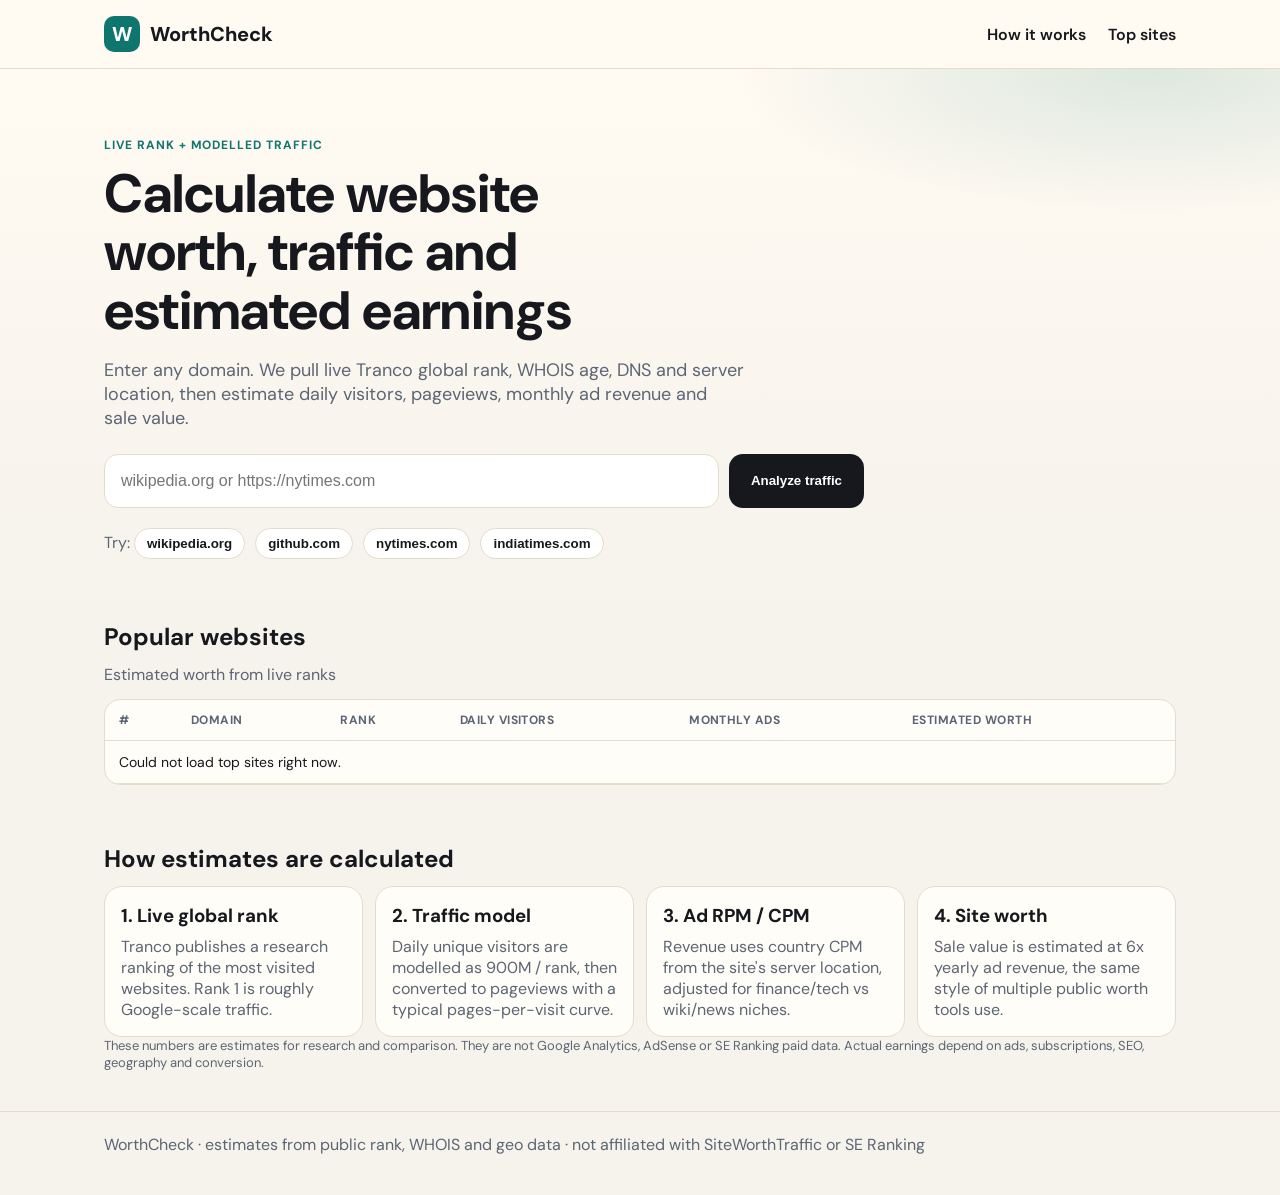
==== index.html @ ab3def9a "feat: add website worth and traffic estimator Live Tranco rank, WHOIS, DNS and geo data power traffi" ====
<!DOCTYPE html>
<html lang="en" class="wc">
<head>
  <meta charset="UTF-8" />
  <meta name="viewport" content="width=device-width, initial-scale=1.0" />
  <title>WorthCheck — Website Traffic, Worth and Estimated Earnings</title>
  <link rel="preconnect" href="https://fonts.googleapis.com" />
  <link rel="preconnect" href="https://fonts.gstatic.com" crossorigin />
  <link href="https://fonts.googleapis.com/css2?family=DM+Sans:wght@400;500;600;700;800&display=swap" rel="stylesheet" />
  <link rel="stylesheet" href="/wc.css?v=3" />
  <style>
    html.wc, html.wc body {
      display: block !important;
      grid-template-columns: none !important;
      background: #f6f3ec !important;
      color: #16181d !important;
      font-family: "DM Sans", Arial, Helvetica, sans-serif !important;
      margin: 0 !important;
    }
  </style>
</head>
<body>
  <header class="wc-nav">
    <div class="wc-wrap">
      <a class="wc-brand" href="/">
        <span class="wc-logo">W</span>
        WorthCheck
      </a>
      <div class="wc-links">
        <a href="#how">How it works</a>
        <a href="#tops">Top sites</a>
      </div>
    </div>
  </header>

  <section class="wc-hero">
    <div class="wc-wrap">
      <p class="wc-kicker">Live rank + modelled traffic</p>
      <h1>Calculate website worth, traffic and estimated earnings</h1>
      <p class="wc-lead">
        Enter any domain. We pull live Tranco global rank, WHOIS age, DNS and server location,
        then estimate daily visitors, pageviews, monthly ad revenue and sale value.
      </p>
      <form id="search-form" class="wc-search">
        <input id="domain-input" type="text" placeholder="wikipedia.org or https://nytimes.com" autocomplete="off" required />
        <button type="submit" id="search-btn">Analyze traffic</button>
      </form>
      <p class="wc-chips">
        Try:
        <button class="wc-chip" type="button" data-demo="wikipedia.org">wikipedia.org</button>
        <button class="wc-chip" type="button" data-demo="github.com">github.com</button>
        <button class="wc-chip" type="button" data-demo="nytimes.com">nytimes.com</button>
        <button class="wc-chip" type="button" data-demo="indiatimes.com">indiatimes.com</button>
      </p>
      <p id="status" class="wc-status" hidden></p>
    </div>
  </section>

  <section id="report" class="wc-report" hidden>
    <div class="wc-wrap" id="report-inner"></div>
  </section>

  <section id="tops" class="wc-section">
    <div class="wc-wrap">
      <h2>Popular websites</h2>
      <p class="wc-sub">Estimated worth from live ranks</p>
      <div class="wc-tablewrap" style="margin-top:14px">
        <table>
          <thead>
            <tr>
              <th>#</th>
              <th>Domain</th>
              <th>Rank</th>
              <th>Daily visitors</th>
              <th>Monthly ads</th>
              <th>Estimated worth</th>
            </tr>
          </thead>
          <tbody id="tops-body">
            <tr><td colspan="6">Loading live ranks...</td></tr>
          </tbody>
        </table>
      </div>
    </div>
  </section>

  <section id="how" class="wc-section wc-how">
    <div class="wc-wrap">
      <h2>How estimates are calculated</h2>
      <div class="wc-howgrid">
        <article class="wc-card">
          <h3>1. Live global rank</h3>
          <p>Tranco publishes a research ranking of the most visited websites. Rank 1 is roughly Google-scale traffic.</p>
        </article>
        <article class="wc-card">
          <h3>2. Traffic model</h3>
          <p>Daily unique visitors are modelled as 900M / rank, then converted to pageviews with a typical pages-per-visit curve.</p>
        </article>
        <article class="wc-card">
          <h3>3. Ad RPM / CPM</h3>
          <p>Revenue uses country CPM from the site's server location, adjusted for finance/tech vs wiki/news niches.</p>
        </article>
        <article class="wc-card">
          <h3>4. Site worth</h3>
          <p>Sale value is estimated at 6x yearly ad revenue, the same style of multiple public worth tools use.</p>
        </article>
      </div>
      <p class="wc-note">
        These numbers are estimates for research and comparison. They are not Google Analytics, AdSense or SE Ranking paid data.
        Actual earnings depend on ads, subscriptions, SEO, geography and conversion.
      </p>
    </div>
  </section>

  <footer class="wc-foot">
    <div class="wc-wrap">
      WorthCheck · estimates from public rank, WHOIS and geo data · not affiliated with SiteWorthTraffic or SE Ranking
    </div>
  </footer>
  <script src="/app.js?v=3"></script>
</body>
</html>
---- wc.css ----
html.wc, html.wc body {
  display: block !important;
  grid-template-columns: none !important;
  grid-template-rows: none !important;
  min-height: 100%;
}

html.wc body {
  margin: 0 !important;
  padding: 0 !important;
  background: #f6f3ec !important;
  color: #16181d !important;
  font-family: "DM Sans", Arial, Helvetica, sans-serif !important;
}

html.wc * { box-sizing: border-box; }

html.wc a { color: inherit; text-decoration: none; }

.wc-wrap {
  max-width: 1120px;
  margin: 0 auto;
  padding: 0 24px;
}

.wc-nav {
  background: #fffaf2;
  border-bottom: 1px solid #e4dccb;
  position: sticky;
  top: 0;
  z-index: 20;
}

.wc-nav .wc-wrap {
  display: flex;
  align-items: center;
  justify-content: space-between;
  height: 68px;
}

.wc-brand {
  display: flex;
  align-items: center;
  gap: 10px;
  font-weight: 800;
  font-size: 20px;
}

.wc-logo {
  width: 36px;
  height: 36px;
  border-radius: 10px;
  background: #0f766e;
  color: #fff;
  display: inline-flex;
  align-items: center;
  justify-content: center;
  font-weight: 800;
}

.wc-links a {
  margin-left: 18px;
  color: #5c6573;
  font-weight: 600;
}

.wc-hero {
  background:
    radial-gradient(700px 240px at 90% 0, rgba(15, 118, 110, 0.14), transparent 60%),
    linear-gradient(#fffaf2, #f6f3ec);
  padding: 56px 0 28px;
}

.wc-hero h1 {
  font-size: clamp(32px, 5vw, 54px);
  line-height: 1.08;
  max-width: 16ch;
  margin: 10px 0 14px;
}

.wc-kicker {
  color: #0f766e;
  font-size: 12px;
  font-weight: 700;
  letter-spacing: 0.08em;
  text-transform: uppercase;
}

.wc-lead {
  max-width: 640px;
  color: #5c6573;
  font-size: 18px;
  margin-bottom: 24px;
}

.wc-search {
  display: flex;
  gap: 10px;
  max-width: 760px;
}

.wc-search input {
  flex: 1;
  height: 54px;
  border: 1px solid #e4dccb;
  border-radius: 14px;
  padding: 0 16px;
  font-size: 16px;
  background: #fff;
  color: #16181d;
}

.wc-search button,
.wc-chip {
  border: 0;
  cursor: pointer;
  font-weight: 700;
}

.wc-search button {
  height: 54px;
  padding: 0 22px;
  border-radius: 14px;
  background: #16181d;
  color: #fff;
}

.wc-chips {
  margin-top: 14px;
  color: #5c6573;
}

.wc-chip {
  display: inline-block;
  margin: 6px 6px 0 0;
  padding: 7px 12px;
  border-radius: 999px;
  border: 1px solid #e4dccb;
  background: #fff;
  color: #16181d;
}

.wc-status {
  padding: 8px 0 0;
  font-weight: 600;
  color: #0f766e;
}

.wc-status.err { color: #b91c1c; }

.wc-report { padding: 18px 0 10px; }

.wc-head,
.wc-card,
.wc-kpi,
.wc-box {
  background: #fffdf8;
  border: 1px solid #e4dccb;
  border-radius: 18px;
}

.wc-head {
  display: flex;
  gap: 14px;
  align-items: center;
  padding: 18px;
  box-shadow: 0 12px 30px rgba(22, 24, 29, 0.05);
}

.wc-head img {
  width: 48px;
  height: 48px;
  border-radius: 12px;
  background: #eee;
}

.wc-head h2 { margin: 0 0 4px; font-size: 28px; }
.wc-head p { margin: 0; color: #5c6573; }

.wc-pill {
  display: inline-block;
  margin-top: 8px;
  padding: 4px 10px;
  border-radius: 999px;
  background: #ecfdf5;
  color: #047857;
  font-size: 12px;
  font-weight: 700;
}

.wc-pill.warn {
  background: #fff7ed;
  color: #c2410c;
}

.wc-kpis,
.wc-periods,
.wc-grid,
.wc-howgrid {
  display: grid;
  gap: 12px;
  margin-top: 12px;
}

.wc-kpis { grid-template-columns: repeat(4, minmax(0, 1fr)); }
.wc-periods { grid-template-columns: repeat(3, minmax(0, 1fr)); }
.wc-grid { grid-template-columns: 1.3fr 1fr; }
.wc-howgrid { grid-template-columns: repeat(4, minmax(0, 1fr)); }

.wc-kpi, .wc-box, .wc-card { padding: 16px; }
.wc-kpi span, .wc-box h3 { color: #5c6573; font-size: 13px; }
.wc-kpi strong { display: block; font-size: 26px; margin: 8px 0 4px; }
.wc-kpi b { color: #0f766e; font-size: 13px; font-weight: 700; }

.wc-money {
  font-size: 30px;
  font-weight: 800;
  color: #c2410c;
  margin: 10px 0;
}

.wc-box ul { list-style: none; margin: 0; padding: 0; }
.wc-box li {
  display: flex;
  justify-content: space-between;
  gap: 10px;
  padding: 8px 0;
  border-top: 1px solid #e4dccb;
}

.wc-row {
  display: flex;
  justify-content: space-between;
  gap: 12px;
  padding: 8px 0;
  border-bottom: 1px solid #e4dccb;
  font-size: 14px;
}

.wc-row span { color: #5c6573; }
.wc-note { color: #5c6573; font-size: 13px; margin-top: 8px; }
canvas { width: 100%; display: block; }

.wc-section { padding: 18px 0 40px; }
.wc-section h2 { margin: 0 0 12px; }
.wc-sub { color: #5c6573; margin: 0; }

.wc-tablewrap {
  overflow-x: auto;
  background: #fffdf8;
  border: 1px solid #e4dccb;
  border-radius: 16px;
}

.wc-tablewrap table { width: 100%; border-collapse: collapse; }
.wc-tablewrap th, .wc-tablewrap td {
  text-align: left;
  padding: 12px 14px;
  border-bottom: 1px solid #e4dccb;
  font-size: 14px;
}
.wc-tablewrap th {
  color: #5c6573;
  font-size: 12px;
  text-transform: uppercase;
  letter-spacing: 0.04em;
}
.wc-tablewrap tr { cursor: pointer; }
.wc-tablewrap tr:hover td { background: #fff7ed; }
.wc-dom { display: flex; align-items: center; gap: 8px; font-weight: 700; }

.wc-how h3 { margin: 0 0 8px; }
.wc-how p { color: #5c6573; margin: 0; }
.wc-foot {
  border-top: 1px solid #e4dccb;
  color: #5c6573;
  padding: 22px 0 40px;
}

@media (max-width: 900px) {
  .wc-search { flex-direction: column; }
  .wc-kpis, .wc-periods, .wc-grid, .wc-howgrid { grid-template-columns: 1fr; }
  .wc-hero h1 { max-width: none; }
}
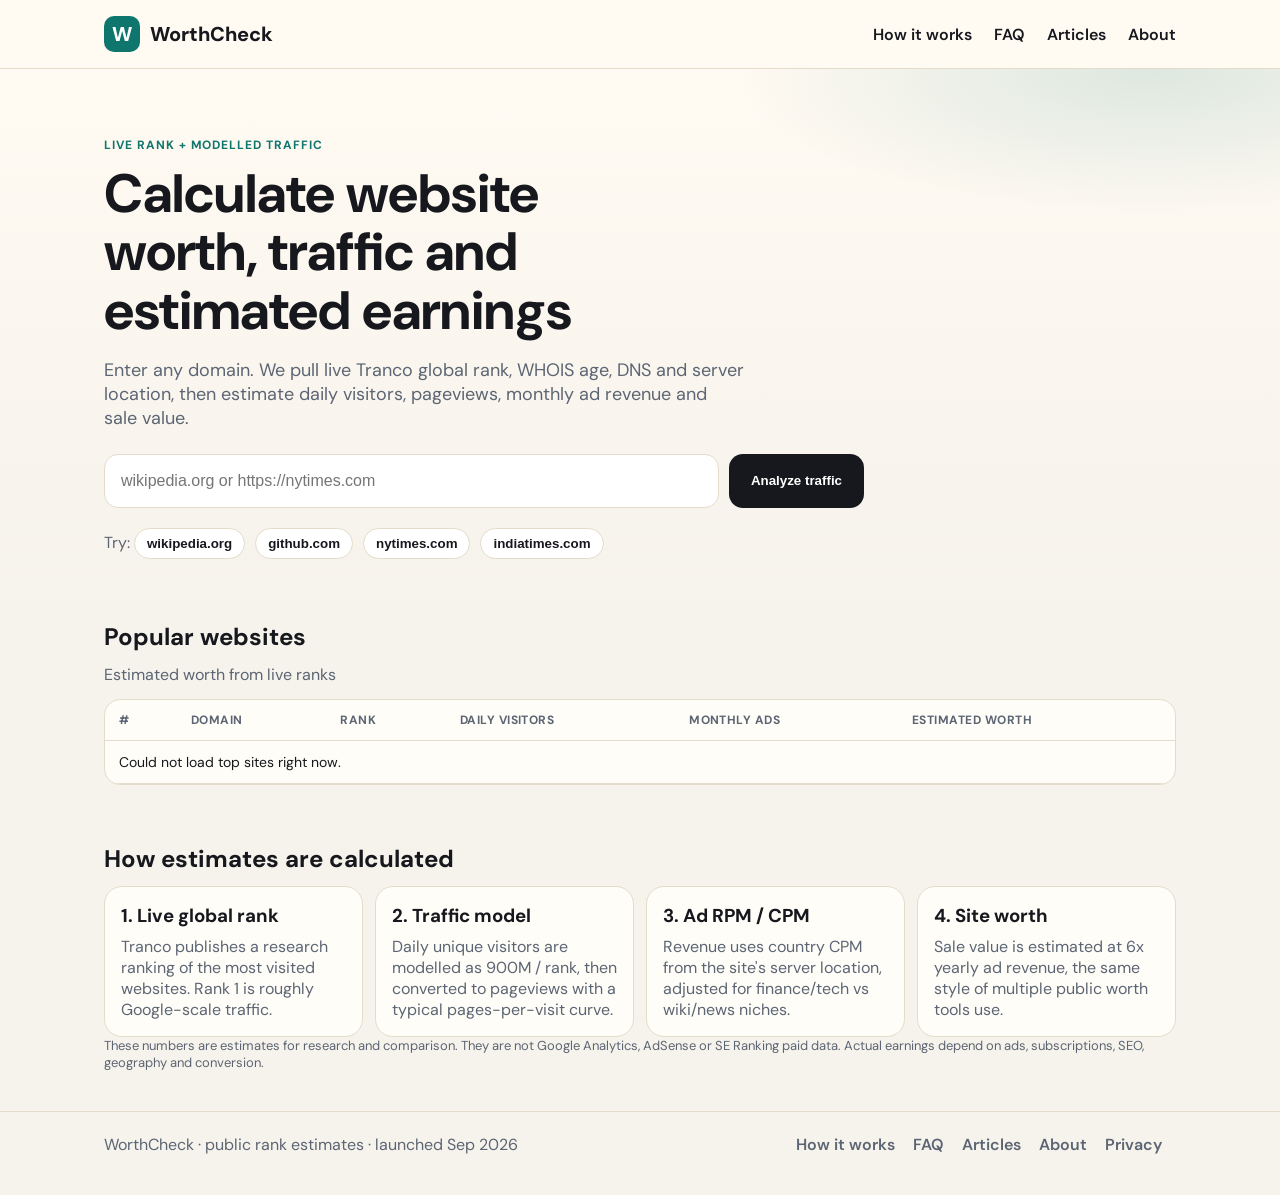
==== commit 888d9c26: "feat: add FAQ, about, privacy, how-it-works and articles Add public pages that explain WorthCheck, l" ====
--- a/index.html
+++ b/index.html
@@ -7,7 +7,7 @@
   <link rel="preconnect" href="https://fonts.googleapis.com" />
   <link rel="preconnect" href="https://fonts.gstatic.com" crossorigin />
   <link href="https://fonts.googleapis.com/css2?family=DM+Sans:wght@400;500;600;700;800&display=swap" rel="stylesheet" />
-  <link rel="stylesheet" href="/wc.css?v=3" />
+  <link rel="stylesheet" href="/wc.css?v=4" />
   <style>
     html.wc, html.wc body {
       display: block !important;
@@ -27,8 +27,10 @@
         WorthCheck
       </a>
       <div class="wc-links">
-        <a href="#how">How it works</a>
-        <a href="#tops">Top sites</a>
+        <a href="/how-it-works">How it works</a>
+        <a href="/faq">FAQ</a>
+        <a href="/articles">Articles</a>
+        <a href="/about">About</a>
       </div>
     </div>
   </header>
@@ -114,9 +116,16 @@
 
   <footer class="wc-foot">
     <div class="wc-wrap">
-      WorthCheck · estimates from public rank, WHOIS and geo data · not affiliated with SiteWorthTraffic or SE Ranking
+      <span>WorthCheck · public rank estimates · launched Sep 2026</span>
+      <nav class="wc-footnav">
+        <a href="/how-it-works">How it works</a>
+        <a href="/faq">FAQ</a>
+        <a href="/articles">Articles</a>
+        <a href="/about">About</a>
+        <a href="/privacy">Privacy</a>
+      </nav>
     </div>
   </footer>
-  <script src="/app.js?v=3"></script>
+  <script src="/app.js?v=4"></script>
 </body>
 </html>
--- a/wc.css
+++ b/wc.css
@@ -277,8 +277,123 @@
   padding: 22px 0 40px;
 }
 
+.wc-foot .wc-wrap {
+  display: flex;
+  justify-content: space-between;
+  gap: 16px;
+  flex-wrap: wrap;
+}
+
+.wc-footnav a {
+  margin-right: 14px;
+  font-weight: 600;
+}
+
+.wc-pagehero {
+  padding: 42px 0 8px;
+  background: linear-gradient(#fffaf2, #f6f3ec);
+}
+
+.wc-pagehero h1 {
+  font-size: clamp(28px, 4vw, 44px);
+  margin: 8px 0 10px;
+  max-width: 18ch;
+}
+
+.wc-prose {
+  max-width: 760px;
+  padding: 12px 0 48px;
+}
+
+.wc-prose h2 { margin: 28px 0 10px; font-size: 22px; }
+.wc-prose h3 { margin: 20px 0 8px; font-size: 18px; }
+.wc-prose p, .wc-prose li { color: #3d4553; line-height: 1.7; }
+.wc-prose p { margin: 0 0 12px; }
+.wc-prose ul, .wc-prose ol { margin: 0 0 16px 18px; }
+.wc-prose li { margin: 0 0 8px; }
+
+.wc-faq { max-width: 820px; padding: 8px 0 48px; }
+.wc-faq details {
+  background: #fffdf8;
+  border: 1px solid #e4dccb;
+  border-radius: 14px;
+  padding: 14px 16px;
+  margin: 0 0 10px;
+}
+.wc-faq summary {
+  cursor: pointer;
+  font-weight: 700;
+  list-style: none;
+}
+.wc-faq summary::-webkit-details-marker { display: none; }
+.wc-faq details p { color: #5c6573; margin: 10px 0 0; line-height: 1.65; }
+
+.wc-steps { display: grid; gap: 12px; margin: 16px 0 28px; }
+.wc-step {
+  display: grid;
+  grid-template-columns: 44px 1fr;
+  gap: 14px;
+  background: #fffdf8;
+  border: 1px solid #e4dccb;
+  border-radius: 16px;
+  padding: 16px;
+}
+.wc-num {
+  width: 44px;
+  height: 44px;
+  border-radius: 12px;
+  background: #0f766e;
+  color: #fff;
+  display: flex;
+  align-items: center;
+  justify-content: center;
+  font-weight: 800;
+}
+.wc-step h3 { margin: 0 0 6px; }
+.wc-step p { margin: 0; color: #5c6573; }
+
+.wc-timeline { border-left: 3px solid #cde5e1; margin: 18px 0 28px 10px; padding-left: 18px; }
+.wc-time {
+  position: relative;
+  margin: 0 0 18px;
+}
+.wc-time::before {
+  content: "";
+  width: 12px;
+  height: 12px;
+  background: #0f766e;
+  border-radius: 50%;
+  position: absolute;
+  left: -26px;
+  top: 6px;
+}
+.wc-time strong { display: block; margin-bottom: 4px; }
+.wc-time p { margin: 0; color: #5c6573; }
+
+.wc-articles {
+  display: grid;
+  grid-template-columns: repeat(2, minmax(0, 1fr));
+  gap: 14px;
+  padding: 8px 0 48px;
+}
+.wc-articlecard {
+  background: #fffdf8;
+  border: 1px solid #e4dccb;
+  border-radius: 16px;
+  padding: 18px;
+  display: block;
+}
+.wc-articlecard:hover { border-color: #0f766e; }
+.wc-articlecard span { color: #0f766e; font-size: 12px; font-weight: 700; letter-spacing: 0.04em; text-transform: uppercase; }
+.wc-articlecard h3 { margin: 8px 0 8px; }
+.wc-articlecard p { margin: 0; color: #5c6573; }
+
+.wc-meta { color: #5c6573; font-size: 14px; margin-bottom: 18px; }
+
 @media (max-width: 900px) {
   .wc-search { flex-direction: column; }
-  .wc-kpis, .wc-periods, .wc-grid, .wc-howgrid { grid-template-columns: 1fr; }
+  .wc-kpis, .wc-periods, .wc-grid, .wc-howgrid, .wc-articles { grid-template-columns: 1fr; }
   .wc-hero h1 { max-width: none; }
-}
+  .wc-links a { margin-left: 10px; font-size: 14px; }
+  .wc-nav .wc-wrap { height: auto; padding: 12px 24px; flex-wrap: wrap; gap: 8px; }
+}
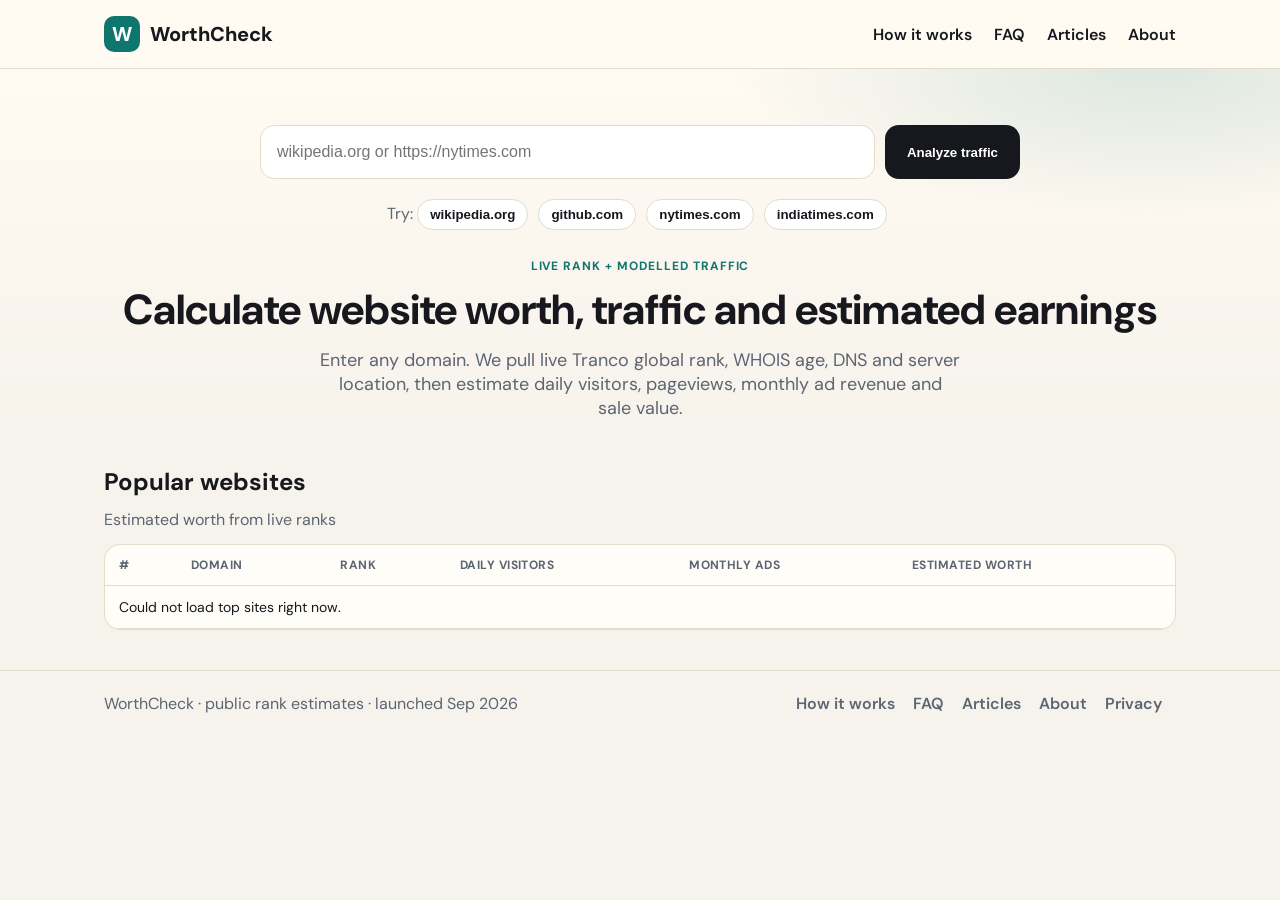
==== commit 2fa3e898: "fix: move search above title and hide home method section Center the hero search and heading, keep t" ====
--- a/index.html
+++ b/index.html
@@ -37,12 +37,6 @@
 
   <section class="wc-hero">
     <div class="wc-wrap">
-      <p class="wc-kicker">Live rank + modelled traffic</p>
-      <h1>Calculate website worth, traffic and estimated earnings</h1>
-      <p class="wc-lead">
-        Enter any domain. We pull live Tranco global rank, WHOIS age, DNS and server location,
-        then estimate daily visitors, pageviews, monthly ad revenue and sale value.
-      </p>
       <form id="search-form" class="wc-search">
         <input id="domain-input" type="text" placeholder="wikipedia.org or https://nytimes.com" autocomplete="off" required />
         <button type="submit" id="search-btn">Analyze traffic</button>
@@ -55,6 +49,12 @@
         <button class="wc-chip" type="button" data-demo="indiatimes.com">indiatimes.com</button>
       </p>
       <p id="status" class="wc-status" hidden></p>
+      <p class="wc-kicker">Live rank + modelled traffic</p>
+      <h1>Calculate website worth, traffic and estimated earnings</h1>
+      <p class="wc-lead">
+        Enter any domain. We pull live Tranco global rank, WHOIS age, DNS and server location,
+        then estimate daily visitors, pageviews, monthly ad revenue and sale value.
+      </p>
     </div>
   </section>
 
@@ -86,34 +86,6 @@
     </div>
   </section>
 
-  <section id="how" class="wc-section wc-how">
-    <div class="wc-wrap">
-      <h2>How estimates are calculated</h2>
-      <div class="wc-howgrid">
-        <article class="wc-card">
-          <h3>1. Live global rank</h3>
-          <p>Tranco publishes a research ranking of the most visited websites. Rank 1 is roughly Google-scale traffic.</p>
-        </article>
-        <article class="wc-card">
-          <h3>2. Traffic model</h3>
-          <p>Daily unique visitors are modelled as 900M / rank, then converted to pageviews with a typical pages-per-visit curve.</p>
-        </article>
-        <article class="wc-card">
-          <h3>3. Ad RPM / CPM</h3>
-          <p>Revenue uses country CPM from the site's server location, adjusted for finance/tech vs wiki/news niches.</p>
-        </article>
-        <article class="wc-card">
-          <h3>4. Site worth</h3>
-          <p>Sale value is estimated at 6x yearly ad revenue, the same style of multiple public worth tools use.</p>
-        </article>
-      </div>
-      <p class="wc-note">
-        These numbers are estimates for research and comparison. They are not Google Analytics, AdSense or SE Ranking paid data.
-        Actual earnings depend on ads, subscriptions, SEO, geography and conversion.
-      </p>
-    </div>
-  </section>
-
   <footer class="wc-foot">
     <div class="wc-wrap">
       <span>WorthCheck · public rank estimates · launched Sep 2026</span>
--- a/wc.css
+++ b/wc.css
@@ -69,13 +69,15 @@
     radial-gradient(700px 240px at 90% 0, rgba(15, 118, 110, 0.14), transparent 60%),
     linear-gradient(#fffaf2, #f6f3ec);
   padding: 56px 0 28px;
+  text-align: center;
 }
 
 .wc-hero h1 {
-  font-size: clamp(32px, 5vw, 54px);
-  line-height: 1.08;
-  max-width: 16ch;
-  margin: 10px 0 14px;
+  font-size: clamp(28px, 3.4vw, 42px);
+  line-height: 1.15;
+  max-width: none;
+  white-space: nowrap;
+  margin: 10px auto 14px;
 }
 
 .wc-kicker {
@@ -86,17 +88,26 @@
   text-transform: uppercase;
 }
 
+.wc-hero .wc-kicker {
+  margin-top: 28px;
+}
+
 .wc-lead {
   max-width: 640px;
   color: #5c6573;
   font-size: 18px;
-  margin-bottom: 24px;
+  margin: 0 auto 24px;
+}
+
+.wc-hero .wc-lead {
+  margin-bottom: 0;
 }
 
 .wc-search {
   display: flex;
   gap: 10px;
   max-width: 760px;
+  margin: 0 auto;
 }
 
 .wc-search input {
@@ -393,7 +404,7 @@
 @media (max-width: 900px) {
   .wc-search { flex-direction: column; }
   .wc-kpis, .wc-periods, .wc-grid, .wc-howgrid, .wc-articles { grid-template-columns: 1fr; }
-  .wc-hero h1 { max-width: none; }
+  .wc-hero h1 { max-width: none; white-space: normal; }
   .wc-links a { margin-left: 10px; font-size: 14px; }
   .wc-nav .wc-wrap { height: auto; padding: 12px 24px; flex-wrap: wrap; gap: 8px; }
 }
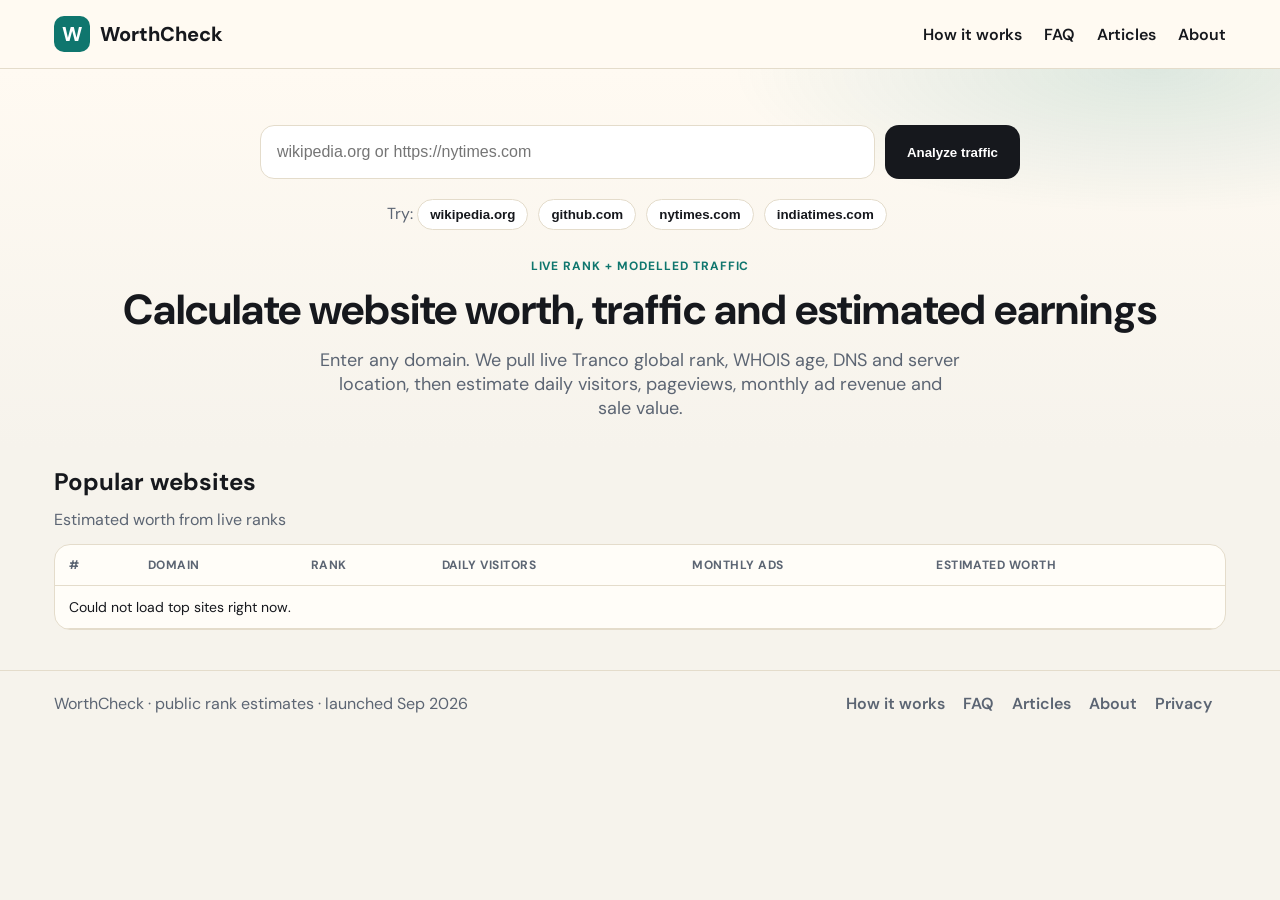
==== commit d3d370b0: "fix: match inner page content width to title container Widen the shared wrap to 1220px and stop pros" ====
--- a/index.html
+++ b/index.html
@@ -7,7 +7,7 @@
   <link rel="preconnect" href="https://fonts.googleapis.com" />
   <link rel="preconnect" href="https://fonts.gstatic.com" crossorigin />
   <link href="https://fonts.googleapis.com/css2?family=DM+Sans:wght@400;500;600;700;800&display=swap" rel="stylesheet" />
-  <link rel="stylesheet" href="/wc.css?v=4" />
+  <link rel="stylesheet" href="/wc.css?v=14" />
   <style>
     html.wc, html.wc body {
       display: block !important;
--- a/wc.css
+++ b/wc.css
@@ -18,7 +18,7 @@
 html.wc a { color: inherit; text-decoration: none; }
 
 .wc-wrap {
-  max-width: 1120px;
+  max-width: 1220px;
   margin: 0 auto;
   padding: 0 24px;
 }
@@ -303,16 +303,32 @@
 .wc-pagehero {
   padding: 42px 0 8px;
   background: linear-gradient(#fffaf2, #f6f3ec);
+  text-align: left;
 }
 
 .wc-pagehero h1 {
   font-size: clamp(28px, 4vw, 44px);
   margin: 8px 0 10px;
-  max-width: 18ch;
+  max-width: none;
+  white-space: nowrap;
+  text-align: left;
+}
+
+.wc-pagehero .wc-kicker,
+.wc-pagehero .wc-lead,
+.wc-pagehero .wc-meta {
+  text-align: left;
+  margin-left: 0;
+  margin-right: 0;
+  max-width: none;
+}
+
+.wc-pagehero .wc-lead {
+  margin-top: 8px;
+  margin-bottom: 0;
 }
 
 .wc-prose {
-  max-width: 760px;
   padding: 12px 0 48px;
 }
 
@@ -323,7 +339,7 @@
 .wc-prose ul, .wc-prose ol { margin: 0 0 16px 18px; }
 .wc-prose li { margin: 0 0 8px; }
 
-.wc-faq { max-width: 820px; padding: 8px 0 48px; }
+.wc-faq { padding: 8px 0 48px; }
 .wc-faq details {
   background: #fffdf8;
   border: 1px solid #e4dccb;
@@ -402,9 +418,52 @@
 .wc-meta { color: #5c6573; font-size: 14px; margin-bottom: 18px; }
 
 @media (max-width: 900px) {
-  .wc-search { flex-direction: column; }
+  .wc-wrap { padding: 0 16px; }
+  .wc-search { flex-direction: column; width: 100%; }
+  .wc-search button { width: 100%; }
   .wc-kpis, .wc-periods, .wc-grid, .wc-howgrid, .wc-articles { grid-template-columns: 1fr; }
-  .wc-hero h1 { max-width: none; white-space: normal; }
+  .wc-hero { padding: 28px 0 20px; }
+  .wc-hero h1 {
+    max-width: none;
+    white-space: normal;
+    font-size: 26px;
+    padding: 0 4px;
+  }
+  .wc-hero .wc-lead { font-size: 16px; padding: 0 4px; }
+  .wc-links {
+    display: flex;
+    flex-wrap: wrap;
+    justify-content: flex-end;
+    gap: 8px 0;
+  }
   .wc-links a { margin-left: 10px; font-size: 14px; }
-  .wc-nav .wc-wrap { height: auto; padding: 12px 24px; flex-wrap: wrap; gap: 8px; }
-}
+  .wc-nav .wc-wrap { height: auto; padding: 12px 16px; flex-wrap: wrap; gap: 8px; }
+  .wc-head { flex-wrap: wrap; }
+  .wc-head h2 { font-size: 22px; word-break: break-word; }
+  .wc-kpi strong { font-size: 22px; }
+  .wc-money { font-size: 24px; }
+  .wc-box li, .wc-row { flex-wrap: wrap; }
+  .wc-pagehero { padding: 28px 0 8px; }
+  .wc-pagehero h1 { max-width: none; font-size: 28px; white-space: normal; }
+  .wc-pagehero .wc-lead { margin: 8px 0 0; }
+  .wc-tablewrap { -webkit-overflow-scrolling: touch; }
+  .wc-tablewrap th, .wc-tablewrap td { white-space: nowrap; }
+  .wc-foot .wc-wrap { flex-direction: column; }
+  .wc-footnav a { display: inline-block; margin: 0 14px 8px 0; }
+}
+
+@media (max-width: 600px) {
+  html.wc body { overflow-x: hidden; }
+  .wc-brand { font-size: 18px; }
+  .wc-nav .wc-wrap {
+    flex-direction: column;
+    align-items: flex-start;
+  }
+  .wc-links {
+    width: 100%;
+    justify-content: flex-start;
+  }
+  .wc-links a { margin: 0 14px 6px 0; }
+  .wc-chips { line-height: 2; }
+  .wc-section { padding: 12px 0 28px; }
+}
